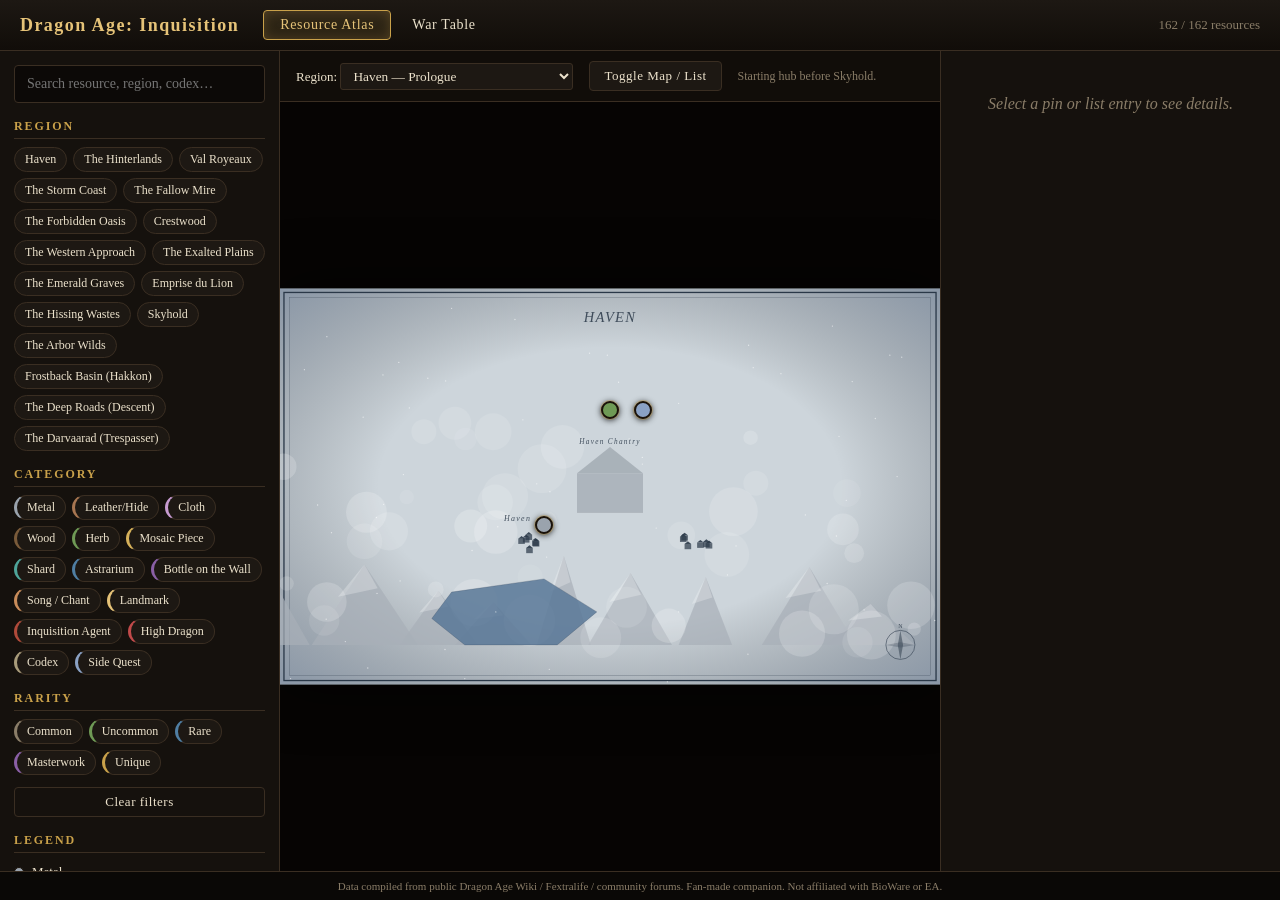
==== index.html @ 9629cce2 "Initial commit: DAI Resource Atlas & War Table Two-page static companion site: - Resource Atlas: 162" ====
<!DOCTYPE html>
<html lang="en">
<head>
<meta charset="UTF-8" />
<meta name="viewport" content="width=device-width,initial-scale=1" />
<title>DAI Atlas &amp; War Table</title>
<link rel="stylesheet" href="css/style.css" />
</head>
<body>
<header class="topbar">
  <h1>Dragon Age: Inquisition</h1>
  <nav class="topnav">
    <a href="#/atlas"     class="navlink" data-route="atlas">Resource Atlas</a>
    <a href="#/wartable"  class="navlink" data-route="wartable">War Table</a>
  </nav>
  <div class="topbar-right">
    <span id="counts" class="counts"></span>
  </div>
</header>

<!-- =========================== ATLAS =========================== -->
<main class="layout route" id="route-atlas">
  <aside class="sidebar">
    <section class="search-block">
      <input id="search" type="search" placeholder="Search resource, region, codex…" autocomplete="off" />
    </section>

    <section class="filters">
      <h3>Region</h3>
      <div id="regionList" class="pill-list"></div>

      <h3>Category</h3>
      <div id="categoryList" class="pill-list"></div>

      <h3>Rarity</h3>
      <div id="rarityList" class="pill-list"></div>

      <button id="clearFilters" class="btn ghost full">Clear filters</button>
    </section>

    <section class="legend">
      <h3>Legend</h3>
      <ul id="legendList" class="legend-list"></ul>
    </section>
  </aside>

  <section class="content">
    <div class="map-toolbar">
      <label>Region:
        <select id="regionSelect"></select>
      </label>
      <button id="toggleView" class="btn">Toggle Map / List</button>
      <span id="regionMeta" class="hint"></span>
    </div>

    <div id="mapView" class="map-view">
      <div id="mapStage" class="map-stage">
        <div id="mapSvgHost" class="map-svg-host"></div>
        <div id="pinLayer" class="pin-layer"></div>
      </div>
    </div>

    <div id="listView" class="list-view hidden">
      <div id="resultsList"></div>
    </div>
  </section>

  <aside class="detail" id="detail">
    <div class="detail-empty">Select a pin or list entry to see details.</div>
  </aside>
</main>

<!-- =========================== WAR TABLE =========================== -->
<main class="layout wt-layout route hidden" id="route-wartable">
  <aside class="sidebar">
    <section class="search-block">
      <input id="wtSearch" type="search" placeholder="Search mission, reward, advisor…" autocomplete="off" />
    </section>

    <section class="filters">
      <h3>Act / DLC</h3>
      <div id="wtActList" class="pill-list"></div>

      <h3>Advisor</h3>
      <div id="wtAdvisorList" class="pill-list"></div>

      <h3>Category</h3>
      <div id="wtCategoryList" class="pill-list"></div>

      <h3>Region tie-in</h3>
      <div id="wtRegionList" class="pill-list"></div>

      <button id="wtClearFilters" class="btn ghost full">Clear filters</button>
    </section>

    <section class="legend">
      <h3>Advisors</h3>
      <ul class="legend-list">
        <li><span class="dot" style="background:#b04a3a"></span> Cullen — military force</li>
        <li><span class="dot" style="background:#c9a14a"></span> Josephine — diplomacy</li>
        <li><span class="dot" style="background:#4f7ea3"></span> Leliana — secrets</li>
      </ul>
    </section>
  </aside>

  <section class="content wt-content">
    <div class="wt-toolbar">
      <span id="wtCounts" class="hint"></span>
      <span class="hint">Times shown are real-time (in-game advance for War Table operations).</span>
    </div>
    <div id="wtList" class="wt-list"></div>
  </section>

  <aside class="detail" id="wtDetail">
    <div class="detail-empty">Select a mission for full requirements and outcomes.</div>
  </aside>
</main>

<footer class="footer">
  <span>Data compiled from public Dragon Age Wiki / Fextralife / community forums. Fan-made companion. Not affiliated with BioWare or EA.</span>
</footer>

<script src="js/data/regions.js"></script>
<script src="js/data/categories.js"></script>
<script src="js/data/resources.js"></script>
<script src="js/data/wartable.js"></script>
<script src="js/maps.js"></script>
<script src="js/app.js"></script>
</body>
</html>
---- css/style.css ----
:root {
  --bg: #0d0a08;
  --bg-2: #15110d;
  --bg-3: #1d1813;
  --line: #3a2e22;
  --gold: #c9a14a;
  --gold-2: #e6c378;
  --ink: #ece2cc;
  --dim: #8a7d68;
  --red: #b04a3a;
  --green: #6f9a55;
  --blue: #4f7ea3;
  --purple: #8a5fa6;
  --teal: #4ea59a;
  --shadow: 0 4px 16px rgba(0,0,0,0.6);
}

* { box-sizing: border-box; }
html, body { margin: 0; padding: 0; height: 100%; }
body {
  background: radial-gradient(ellipse at top, #1a140e, #0a0806 70%);
  color: var(--ink);
  font-family: "Iowan Old Style", "Palatino Linotype", Georgia, serif;
  display: flex; flex-direction: column; min-height: 100vh;
}

/* Top bar */
.topbar {
  display: flex; align-items: center; gap: 24px;
  padding: 10px 20px;
  background: linear-gradient(180deg, #1d1813, #110d09);
  border-bottom: 1px solid var(--line);
  box-shadow: var(--shadow);
}
.topbar h1 {
  margin: 0;
  font-size: 18px;
  letter-spacing: 0.08em;
  color: var(--gold-2);
  font-weight: 600;
  flex-shrink: 0;
}
.topnav {
  display: flex; gap: 4px;
  flex: 1;
}
.navlink {
  color: var(--ink);
  text-decoration: none;
  padding: 6px 16px;
  border: 1px solid transparent;
  border-radius: 4px;
  font-size: 14px;
  letter-spacing: 0.05em;
  transition: all 0.15s;
}
.navlink:hover {
  color: var(--gold-2);
  border-color: var(--line);
  background: rgba(201,161,74,0.05);
}
.navlink.active {
  color: var(--gold-2);
  border-color: var(--gold);
  background: rgba(201,161,74,0.12);
  box-shadow: 0 0 12px rgba(201,161,74,0.25) inset;
}
.topbar-right { display: flex; gap: 12px; align-items: center; flex-shrink: 0; }
.counts { color: var(--dim); font-size: 13px; }

/* Routes */
.route { display: flex; }
.route.hidden { display: none; }

/* Layout */
.layout {
  flex: 1;
  display: grid;
  grid-template-columns: 280px 1fr 340px;
  gap: 0;
  min-height: 0;
}
.wt-layout { grid-template-columns: 280px 1fr 360px; }

.sidebar, .detail {
  background: var(--bg-2);
  border-right: 1px solid var(--line);
  overflow-y: auto;
  padding: 14px 14px 30px;
}
.detail { border-right: 0; border-left: 1px solid var(--line); }

.sidebar h3, .detail h3, .legend h3 {
  margin: 16px 0 8px;
  font-size: 12px;
  letter-spacing: 0.16em;
  text-transform: uppercase;
  color: var(--gold);
  border-bottom: 1px solid var(--line);
  padding-bottom: 4px;
}

/* Search */
#search, #wtSearch {
  width: 100%;
  padding: 10px 12px;
  background: #0c0907;
  color: var(--ink);
  border: 1px solid var(--line);
  border-radius: 4px;
  font-size: 14px;
  font-family: inherit;
}
#search:focus, #wtSearch:focus { outline: 1px solid var(--gold); border-color: var(--gold); }

/* Pills */
.pill-list { display: flex; flex-wrap: wrap; gap: 6px; }
.pill {
  font-size: 12px;
  padding: 4px 10px;
  border: 1px solid var(--line);
  background: var(--bg-3);
  color: var(--ink);
  cursor: pointer;
  border-radius: 999px;
  transition: background 0.15s, border-color 0.15s, color 0.15s;
  font-family: inherit;
}
.pill:hover { border-color: var(--gold); }
.pill.active {
  background: var(--gold);
  color: #1a120a;
  border-color: var(--gold-2);
  font-weight: 600;
}

/* Buttons */
.btn {
  background: var(--bg-3);
  color: var(--ink);
  border: 1px solid var(--line);
  padding: 6px 14px;
  border-radius: 4px;
  cursor: pointer;
  font-family: inherit;
  font-size: 13px;
  letter-spacing: 0.04em;
}
.btn:hover { border-color: var(--gold); color: var(--gold-2); }
.btn.ghost { background: transparent; }
.btn.full { width: 100%; margin-top: 12px; }

/* ATLAS */
.content {
  display: flex; flex-direction: column;
  background: var(--bg);
  min-width: 0;
}
.map-view { display: flex; flex-direction: column; flex: 1; min-height: 0; }
.map-toolbar {
  display: flex; gap: 16px; align-items: center;
  padding: 10px 16px;
  background: #110d09;
  border-bottom: 1px solid var(--line);
  font-size: 13px;
  flex-wrap: wrap;
}
.map-toolbar select {
  background: var(--bg-3); color: var(--ink);
  border: 1px solid var(--line); padding: 4px 8px; border-radius: 3px;
  font-family: inherit;
}
.hint { color: var(--dim); font-size: 12px; }

.map-stage {
  flex: 1;
  position: relative;
  overflow: hidden;
  background: #060403;
  display: flex; justify-content: center; align-items: center;
}
.map-svg-host {
  position: relative;
  width: 100%; height: 100%;
  display: flex; align-items: center; justify-content: center;
}
.map-svg-host > svg {
  width: 100%; height: 100%;
  display: block;
}
.dai-map-svg { filter: drop-shadow(0 0 30px rgba(0,0,0,0.7)); }

.pin-layer {
  position: absolute;
  inset: 0;
  pointer-events: none;
}
.pin {
  position: absolute;
  width: 18px; height: 18px;
  margin-left: -9px; margin-top: -9px;
  border-radius: 50%;
  border: 2px solid #1a120a;
  box-shadow: 0 0 0 1px rgba(201,161,74,0.4), 0 1px 6px rgba(0,0,0,0.9);
  cursor: pointer;
  pointer-events: auto;
  transform-origin: center;
  transition: transform 0.1s;
}
.pin:hover { transform: scale(1.4); z-index: 10; }
.pin.selected {
  transform: scale(1.6);
  box-shadow: 0 0 0 2px var(--gold-2), 0 0 16px var(--gold);
  z-index: 11;
}

/* List view */
.list-view { flex: 1; overflow-y: auto; padding: 16px 20px; }
.list-view.hidden { display: none; }
.map-view.hidden { display: none; }

.region-block { margin-bottom: 24px; }
.region-block h2 {
  font-size: 16px;
  color: var(--gold-2);
  border-bottom: 1px solid var(--line);
  padding-bottom: 4px;
  margin-bottom: 8px;
  letter-spacing: 0.06em;
}
.resource-row {
  display: grid;
  grid-template-columns: 18px 1fr auto auto;
  gap: 10px;
  align-items: center;
  padding: 7px 8px;
  border-bottom: 1px solid #1a140e;
  cursor: pointer;
  font-size: 14px;
}
.resource-row:hover { background: rgba(201,161,74,0.05); }
.resource-row.selected { background: rgba(201,161,74,0.12); }
.dot { width: 10px; height: 10px; border-radius: 50%; border: 1px solid #1a120a; display: inline-block; }
.resource-name { color: var(--ink); }
.resource-meta { color: var(--dim); font-size: 12px; }
.resource-rarity {
  font-size: 11px; padding: 2px 8px; border-radius: 3px;
  border: 1px solid var(--line);
}

/* Detail panel */
.detail-empty { color: var(--dim); padding: 30px 0; text-align: center; font-style: italic; }
.detail-card h2 {
  margin: 0 0 4px;
  font-size: 18px; color: var(--gold-2);
}
.detail-card .sub { color: var(--dim); font-size: 12px; margin-bottom: 14px; }
.detail-section { margin-top: 14px; }
.detail-section h4 {
  margin: 0 0 6px;
  font-size: 11px; letter-spacing: 0.16em; text-transform: uppercase;
  color: var(--gold);
}
.detail-section p, .detail-section li { font-size: 13px; line-height: 1.5; }
.detail-section ul { margin: 6px 0; padding-left: 18px; }
.tags { display: flex; flex-wrap: wrap; gap: 5px; margin-top: 6px; }
.tag {
  font-size: 11px; padding: 2px 8px; border: 1px solid var(--line);
  border-radius: 999px; color: var(--dim);
}
.coords-table { width: 100%; font-size: 12px; }
.coords-table td { padding: 3px 6px; border-bottom: 1px dashed #221a12; }

/* Legend */
.legend-list { list-style: none; padding: 0; margin: 0; }
.legend-list li {
  display: flex; align-items: center; gap: 8px;
  padding: 3px 0; font-size: 13px;
}

/* WAR TABLE */
.wt-content { padding: 0; }
.wt-toolbar {
  display: flex; justify-content: space-between; align-items: center;
  padding: 10px 16px;
  background: #110d09;
  border-bottom: 1px solid var(--line);
}
.wt-list {
  flex: 1;
  overflow-y: auto;
  padding: 16px 20px;
}
.wt-card {
  border: 1px solid var(--line);
  background: linear-gradient(180deg, #15110d, #0d0a08);
  margin-bottom: 14px;
  padding: 14px 18px;
  border-radius: 4px;
  cursor: pointer;
  transition: border-color 0.15s, transform 0.05s;
  position: relative;
}
.wt-card:hover { border-color: var(--gold); }
.wt-card.selected {
  border-color: var(--gold-2);
  box-shadow: 0 0 14px rgba(201,161,74,0.2);
}
.wt-card-head {
  display: flex; justify-content: space-between; align-items: baseline;
  gap: 12px;
  flex-wrap: wrap;
}
.wt-card h3 {
  margin: 0;
  font-size: 16px;
  color: var(--gold-2);
  letter-spacing: 0.04em;
}
.wt-act {
  font-size: 11px;
  letter-spacing: 0.12em;
  color: var(--dim);
  text-transform: uppercase;
}
.wt-card-row {
  display: flex; gap: 8px; flex-wrap: wrap;
  margin-top: 8px;
  font-size: 12px;
}
.wt-pill {
  padding: 2px 8px;
  border: 1px solid var(--line);
  border-radius: 999px;
  color: var(--dim);
}
.wt-pill.advisor-cullen   { color: #d56b5a; border-color: #5e2a22; }
.wt-pill.advisor-josephine { color: #e6c378; border-color: #5e4828; }
.wt-pill.advisor-leliana  { color: #6a9bcc; border-color: #2c4258; }
.wt-pill.recommended {
  background: rgba(201,161,74,0.12);
  border-color: var(--gold);
  color: var(--gold-2);
  font-weight: 600;
}
.wt-pill.cat {
  text-transform: uppercase;
  letter-spacing: 0.1em;
  font-size: 10px;
}
.wt-card-body {
  margin-top: 8px;
  font-size: 13px;
  color: var(--ink);
  line-height: 1.45;
}
.wt-empty {
  color: var(--dim);
  text-align: center;
  padding: 40px 0;
  font-style: italic;
}

.advisor-table {
  width: 100%;
  border-collapse: collapse;
  font-size: 12px;
  margin-top: 6px;
}
.advisor-table th, .advisor-table td {
  text-align: left;
  padding: 4px 6px;
  border-bottom: 1px dashed #221a12;
}
.advisor-table th { color: var(--gold); font-weight: 600; letter-spacing: 0.08em; font-size: 11px; }
.advisor-table .rec-row { background: rgba(201,161,74,0.08); }

/* Footer */
.footer {
  padding: 8px 18px;
  border-top: 1px solid var(--line);
  background: #0a0806;
  color: var(--dim);
  font-size: 11px;
  text-align: center;
}

@media (max-width: 1100px) {
  .layout { grid-template-columns: 240px 1fr; }
  .detail, #wtDetail { display: none; }
}
@media (max-width: 700px) {
  .layout { grid-template-columns: 1fr; }
  .sidebar { display: none; }
  .topbar { flex-wrap: wrap; gap: 12px; }
  .topbar h1 { font-size: 16px; }
}
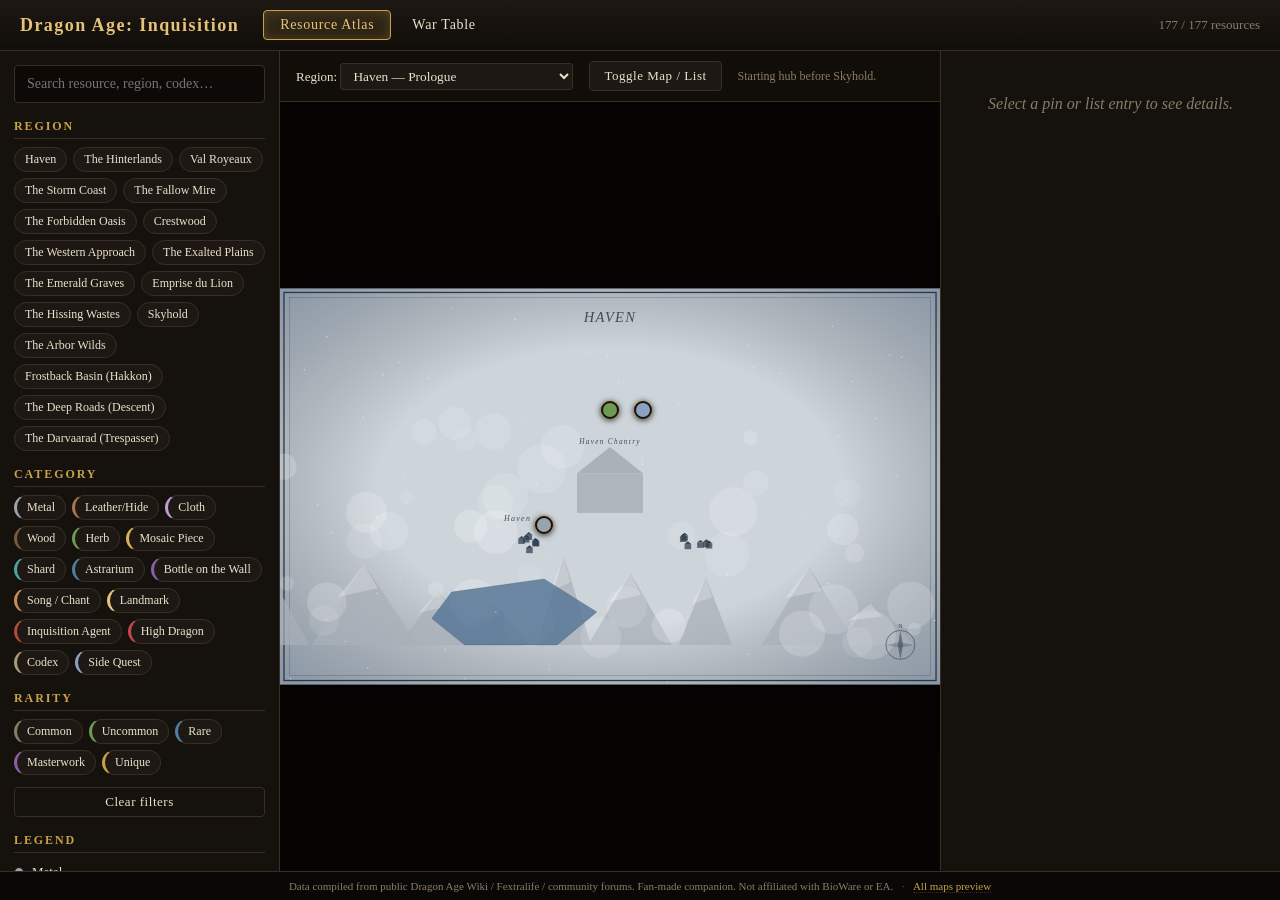
==== commit f9fa91e9: "Fix data accuracy gaps from review - Highland Ravager: drop misleading "(variant)" suffix; correct l" ====
--- a/index.html
+++ b/index.html
@@ -4,38 +4,58 @@
 <meta charset="UTF-8" />
 <meta name="viewport" content="width=device-width,initial-scale=1" />
 <title>DAI Atlas &amp; War Table</title>
+<meta name="description" content="Fan-made Dragon Age: Inquisition resource atlas and War Table mission planner. Browse regions, pins, rarities, and advisor outcomes." />
+<meta property="og:title" content="DAI Atlas &amp; War Table" />
+<meta property="og:description" content="Fan-made Dragon Age: Inquisition resource atlas and War Table mission planner." />
+<meta property="og:type" content="website" />
+<meta name="theme-color" content="#15110d" />
+<link rel="icon" href="data:image/svg+xml,%3Csvg xmlns='http://www.w3.org/2000/svg' viewBox='0 0 32 32'%3E%3Crect width='32' height='32' fill='%2315110d'/%3E%3Cpath d='M16 5 L26 27 L16 21 L6 27 Z' fill='%23c9a14a'/%3E%3C/svg%3E" />
 <link rel="stylesheet" href="css/style.css" />
+<script src="js/data/regions.js" defer></script>
+<script src="js/data/categories.js" defer></script>
+<script src="js/data/resources.js" defer></script>
+<script src="js/data/wartable.js" defer></script>
+<script src="js/maps.js" defer></script>
+<script src="js/app.js" defer></script>
 </head>
 <body>
+<noscript>
+  <div style="padding:30px;color:#ece2cc;background:#15110d;text-align:center;font-family:Georgia,serif">
+    <h1 style="color:#e6c378">JavaScript required</h1>
+    <p>This atlas renders pins, maps and missions client-side. Please enable JavaScript to use it.</p>
+  </div>
+</noscript>
 <header class="topbar">
   <h1>Dragon Age: Inquisition</h1>
-  <nav class="topnav">
+  <nav class="topnav" aria-label="Primary">
     <a href="#/atlas"     class="navlink" data-route="atlas">Resource Atlas</a>
     <a href="#/wartable"  class="navlink" data-route="wartable">War Table</a>
   </nav>
   <div class="topbar-right">
-    <span id="counts" class="counts"></span>
+    <button id="toggleSidebar" class="btn icon-btn" type="button" aria-expanded="false" aria-controls="route-atlas">Filters</button>
+    <button id="toggleDetail"  class="btn icon-btn" type="button" aria-expanded="false">Details</button>
+    <span id="counts" class="counts" aria-live="polite"></span>
   </div>
 </header>
 
 <!-- =========================== ATLAS =========================== -->
 <main class="layout route" id="route-atlas">
-  <aside class="sidebar">
+  <aside class="sidebar" aria-label="Atlas filters">
     <section class="search-block">
-      <input id="search" type="search" placeholder="Search resource, region, codex…" autocomplete="off" />
+      <input id="search" type="search" placeholder="Search resource, region, codex…" autocomplete="off" aria-label="Search resources" />
     </section>
 
     <section class="filters">
-      <h3>Region</h3>
-      <div id="regionList" class="pill-list"></div>
+      <h3 id="atlas-filter-region">Region</h3>
+      <div id="regionList" class="pill-list" role="group" aria-labelledby="atlas-filter-region"></div>
 
-      <h3>Category</h3>
-      <div id="categoryList" class="pill-list"></div>
+      <h3 id="atlas-filter-category">Category</h3>
+      <div id="categoryList" class="pill-list" role="group" aria-labelledby="atlas-filter-category"></div>
 
-      <h3>Rarity</h3>
-      <div id="rarityList" class="pill-list"></div>
+      <h3 id="atlas-filter-rarity">Rarity</h3>
+      <div id="rarityList" class="pill-list" role="group" aria-labelledby="atlas-filter-rarity"></div>
 
-      <button id="clearFilters" class="btn ghost full">Clear filters</button>
+      <button id="clearFilters" class="btn ghost full" type="button">Clear filters</button>
     </section>
 
     <section class="legend">
@@ -49,14 +69,14 @@
       <label>Region:
         <select id="regionSelect"></select>
       </label>
-      <button id="toggleView" class="btn">Toggle Map / List</button>
+      <button id="toggleView" class="btn" type="button">Toggle Map / List</button>
       <span id="regionMeta" class="hint"></span>
     </div>
 
     <div id="mapView" class="map-view">
       <div id="mapStage" class="map-stage">
         <div id="mapSvgHost" class="map-svg-host"></div>
-        <div id="pinLayer" class="pin-layer"></div>
+        <div id="pinLayer" class="pin-layer" role="group" aria-label="Resource pins"></div>
       </div>
     </div>
 
@@ -65,40 +85,40 @@
     </div>
   </section>
 
-  <aside class="detail" id="detail">
+  <aside class="detail" id="detail" aria-label="Resource details">
     <div class="detail-empty">Select a pin or list entry to see details.</div>
   </aside>
 </main>
 
 <!-- =========================== WAR TABLE =========================== -->
-<main class="layout wt-layout route hidden" id="route-wartable">
-  <aside class="sidebar">
+<section class="layout wt-layout route hidden" id="route-wartable" aria-label="War Table">
+  <aside class="sidebar" aria-label="War table filters">
     <section class="search-block">
-      <input id="wtSearch" type="search" placeholder="Search mission, reward, advisor…" autocomplete="off" />
+      <input id="wtSearch" type="search" placeholder="Search mission, reward, advisor…" autocomplete="off" aria-label="Search missions" />
     </section>
 
     <section class="filters">
-      <h3>Act / DLC</h3>
-      <div id="wtActList" class="pill-list"></div>
+      <h3 id="wt-filter-act">Act / DLC</h3>
+      <div id="wtActList" class="pill-list" role="group" aria-labelledby="wt-filter-act"></div>
 
-      <h3>Advisor</h3>
-      <div id="wtAdvisorList" class="pill-list"></div>
+      <h3 id="wt-filter-advisor">Advisor</h3>
+      <div id="wtAdvisorList" class="pill-list" role="group" aria-labelledby="wt-filter-advisor"></div>
 
-      <h3>Category</h3>
-      <div id="wtCategoryList" class="pill-list"></div>
+      <h3 id="wt-filter-category">Category</h3>
+      <div id="wtCategoryList" class="pill-list" role="group" aria-labelledby="wt-filter-category"></div>
 
-      <h3>Region tie-in</h3>
-      <div id="wtRegionList" class="pill-list"></div>
+      <h3 id="wt-filter-region">Region tie-in</h3>
+      <div id="wtRegionList" class="pill-list" role="group" aria-labelledby="wt-filter-region"></div>
 
-      <button id="wtClearFilters" class="btn ghost full">Clear filters</button>
+      <button id="wtClearFilters" class="btn ghost full" type="button">Clear filters</button>
     </section>
 
     <section class="legend">
       <h3>Advisors</h3>
       <ul class="legend-list">
-        <li><span class="dot" style="background:#b04a3a"></span> Cullen — military force</li>
-        <li><span class="dot" style="background:#c9a14a"></span> Josephine — diplomacy</li>
-        <li><span class="dot" style="background:#4f7ea3"></span> Leliana — secrets</li>
+        <li><span class="dot" style="background:#b04a3a" aria-hidden="true"></span> Cullen — military force</li>
+        <li><span class="dot" style="background:#c9a14a" aria-hidden="true"></span> Josephine — diplomacy</li>
+        <li><span class="dot" style="background:#4f7ea3" aria-hidden="true"></span> Leliana — secrets</li>
       </ul>
     </section>
   </aside>
@@ -111,20 +131,17 @@
     <div id="wtList" class="wt-list"></div>
   </section>
 
-  <aside class="detail" id="wtDetail">
+  <aside class="detail" id="wtDetail" aria-label="Mission details">
     <div class="detail-empty">Select a mission for full requirements and outcomes.</div>
   </aside>
-</main>
+</section>
+
+<div id="mobileBackdrop" class="mobile-backdrop" hidden></div>
 
 <footer class="footer">
   <span>Data compiled from public Dragon Age Wiki / Fextralife / community forums. Fan-made companion. Not affiliated with BioWare or EA.</span>
+  <span class="footer-sep" aria-hidden="true">·</span>
+  <a class="footer-link" href="docs/maps-preview.html">All maps preview</a>
 </footer>
-
-<script src="js/data/regions.js"></script>
-<script src="js/data/categories.js"></script>
-<script src="js/data/resources.js"></script>
-<script src="js/data/wartable.js"></script>
-<script src="js/maps.js"></script>
-<script src="js/app.js"></script>
 </body>
 </html>
--- a/css/style.css
+++ b/css/style.css
@@ -13,6 +13,7 @@
   --purple: #8a5fa6;
   --teal: #4ea59a;
   --shadow: 0 4px 16px rgba(0,0,0,0.6);
+  --focus: 0 0 0 2px var(--gold-2), 0 0 0 4px rgba(201,161,74,0.35);
 }
 
 * { box-sizing: border-box; }
@@ -22,6 +23,11 @@
   color: var(--ink);
   font-family: "Iowan Old Style", "Palatino Linotype", Georgia, serif;
   display: flex; flex-direction: column; min-height: 100vh;
+}
+
+:focus-visible {
+  outline: 2px solid var(--gold-2);
+  outline-offset: 2px;
 }
 
 /* Top bar */
@@ -59,7 +65,12 @@
   border-color: var(--line);
   background: rgba(201,161,74,0.05);
 }
-.navlink.active {
+.navlink:focus-visible {
+  outline: none;
+  box-shadow: var(--focus);
+}
+.navlink.active,
+.navlink[aria-current="page"] {
   color: var(--gold-2);
   border-color: var(--gold);
   background: rgba(201,161,74,0.12);
@@ -67,6 +78,7 @@
 }
 .topbar-right { display: flex; gap: 12px; align-items: center; flex-shrink: 0; }
 .counts { color: var(--dim); font-size: 13px; }
+.icon-btn { display: none; }
 
 /* Routes */
 .route { display: flex; }
@@ -127,7 +139,13 @@
   font-family: inherit;
 }
 .pill:hover { border-color: var(--gold); }
-.pill.active {
+.pill:focus-visible {
+  outline: none;
+  box-shadow: var(--focus);
+  border-color: var(--gold);
+}
+.pill.active,
+.pill[aria-pressed="true"] {
   background: var(--gold);
   color: #1a120a;
   border-color: var(--gold-2);
@@ -147,6 +165,11 @@
   letter-spacing: 0.04em;
 }
 .btn:hover { border-color: var(--gold); color: var(--gold-2); }
+.btn:focus-visible {
+  outline: none;
+  box-shadow: var(--focus);
+  border-color: var(--gold);
+}
 .btn.ghost { background: transparent; }
 .btn.full { width: 100%; margin-top: 12px; }
 
@@ -198,7 +221,10 @@
 .pin {
   position: absolute;
   width: 18px; height: 18px;
+  margin: 0;
   margin-left: -9px; margin-top: -9px;
+  padding: 0;
+  font: inherit;
   border-radius: 50%;
   border: 2px solid #1a120a;
   box-shadow: 0 0 0 1px rgba(201,161,74,0.4), 0 1px 6px rgba(0,0,0,0.9);
@@ -206,8 +232,17 @@
   pointer-events: auto;
   transform-origin: center;
   transition: transform 0.1s;
+  -webkit-appearance: none;
+  appearance: none;
+  color: transparent;
 }
 .pin:hover { transform: scale(1.4); z-index: 10; }
+.pin:focus-visible {
+  outline: none;
+  transform: scale(1.5);
+  box-shadow: 0 0 0 2px var(--gold-2), 0 0 12px var(--gold);
+  z-index: 12;
+}
 .pin.selected {
   transform: scale(1.6);
   box-shadow: 0 0 0 2px var(--gold-2), 0 0 16px var(--gold);
@@ -230,19 +265,40 @@
 }
 .resource-row {
   display: grid;
-  grid-template-columns: 18px 1fr auto auto;
+  grid-template-columns: 18px 1fr auto auto auto;
   gap: 10px;
   align-items: center;
   padding: 7px 8px;
   border-bottom: 1px solid #1a140e;
   cursor: pointer;
   font-size: 14px;
+  width: 100%;
+  text-align: left;
+  background: transparent;
+  color: inherit;
+  border-left: 0; border-right: 0; border-top: 0;
+  font-family: inherit;
 }
 .resource-row:hover { background: rgba(201,161,74,0.05); }
+.resource-row:focus-visible {
+  outline: none;
+  background: rgba(201,161,74,0.08);
+  box-shadow: var(--focus);
+  border-radius: 3px;
+}
 .resource-row.selected { background: rgba(201,161,74,0.12); }
 .dot { width: 10px; height: 10px; border-radius: 50%; border: 1px solid #1a120a; display: inline-block; }
 .resource-name { color: var(--ink); }
 .resource-meta { color: var(--dim); font-size: 12px; }
+.resource-cat-badge {
+  font-size: 10px;
+  padding: 2px 6px;
+  border-radius: 3px;
+  border: 1px solid currentColor;
+  text-transform: uppercase;
+  letter-spacing: 0.06em;
+  white-space: nowrap;
+}
 .resource-rarity {
   font-size: 11px; padding: 2px 8px; border-radius: 3px;
   border: 1px solid var(--line);
@@ -302,6 +358,11 @@
   position: relative;
 }
 .wt-card:hover { border-color: var(--gold); }
+.wt-card:focus-visible {
+  outline: none;
+  border-color: var(--gold-2);
+  box-shadow: var(--focus);
+}
 .wt-card.selected {
   border-color: var(--gold-2);
   box-shadow: 0 0 14px rgba(201,161,74,0.2);
@@ -384,14 +445,54 @@
   font-size: 11px;
   text-align: center;
 }
+.footer-sep { margin: 0 6px; opacity: 0.5; }
+.footer-link {
+  color: var(--gold);
+  text-decoration: none;
+  border-bottom: 1px dotted var(--line);
+}
+.footer-link:hover { color: var(--gold-2); border-color: var(--gold); }
+
+/* Mobile backdrop */
+.mobile-backdrop {
+  position: fixed;
+  inset: 0;
+  background: rgba(0,0,0,0.6);
+  z-index: 40;
+}
+.mobile-backdrop[hidden] { display: none; }
 
 @media (max-width: 1100px) {
   .layout { grid-template-columns: 240px 1fr; }
-  .detail, #wtDetail { display: none; }
+  .icon-btn { display: inline-block; }
+  .detail, #wtDetail {
+    position: fixed;
+    top: 0; right: 0; bottom: 0;
+    width: min(360px, 92vw);
+    z-index: 50;
+    transform: translateX(100%);
+    transition: transform 0.2s ease-out;
+    box-shadow: -8px 0 24px rgba(0,0,0,0.6);
+    border-left: 1px solid var(--line);
+  }
+  body.detail-open .detail,
+  body.detail-open #wtDetail { transform: translateX(0); }
+  body:not(.detail-open) .mobile-backdrop.detail-bd { display: none; }
 }
 @media (max-width: 700px) {
   .layout { grid-template-columns: 1fr; }
-  .sidebar { display: none; }
   .topbar { flex-wrap: wrap; gap: 12px; }
   .topbar h1 { font-size: 16px; }
-}
+  .sidebar {
+    position: fixed;
+    top: 0; left: 0; bottom: 0;
+    width: min(320px, 88vw);
+    z-index: 50;
+    transform: translateX(-100%);
+    transition: transform 0.2s ease-out;
+    box-shadow: 8px 0 24px rgba(0,0,0,0.6);
+    border-right: 1px solid var(--line);
+  }
+  body.sidebar-open .sidebar { transform: translateX(0); }
+  body:not(.sidebar-open):not(.detail-open) .mobile-backdrop { display: none; }
+}
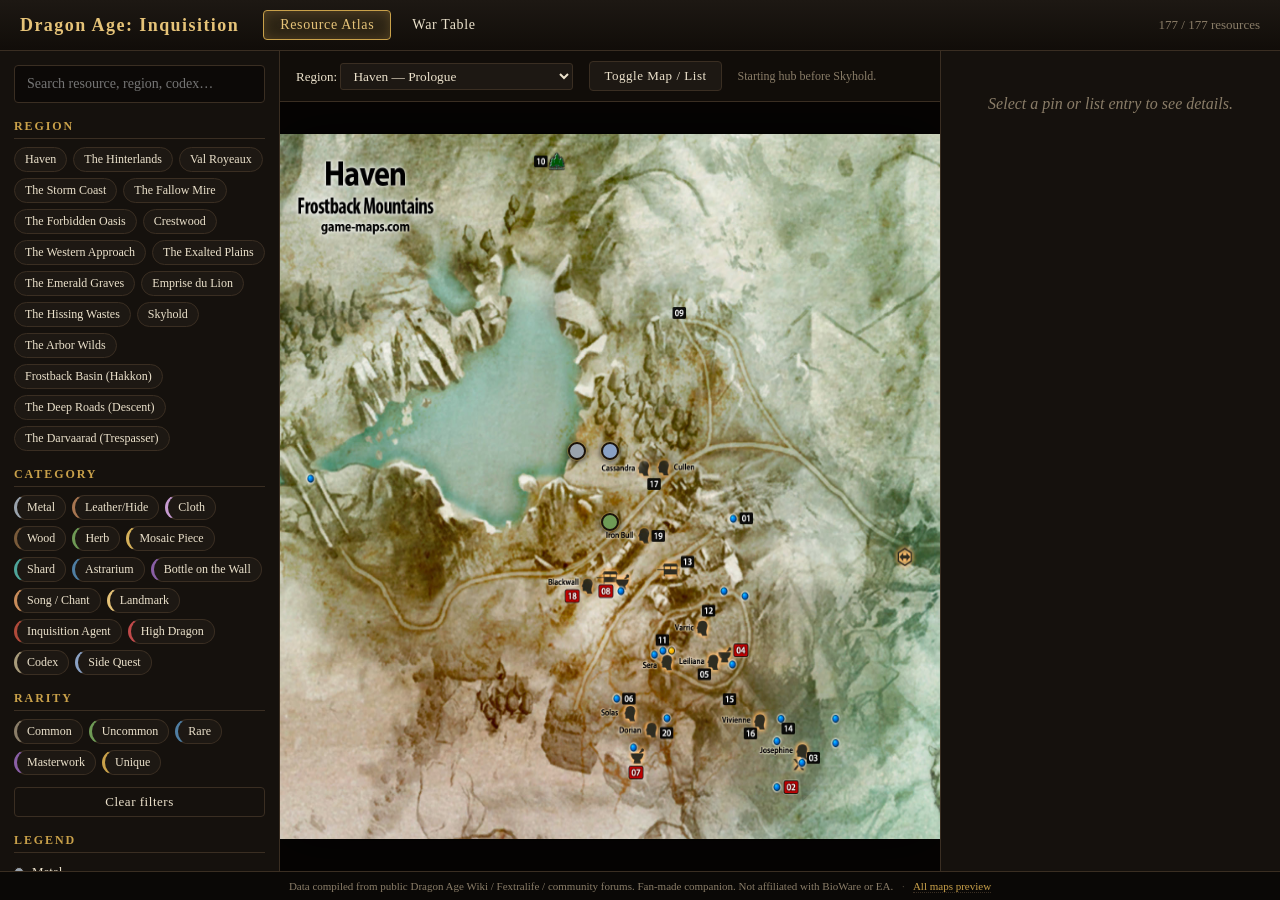
==== commit 165fcb35: "Add prominent War Table search bar above the mission count A second search input (#wtSearchTop) sits" ====
--- a/index.html
+++ b/index.html
@@ -75,8 +75,9 @@
 
     <div id="mapView" class="map-view">
       <div id="mapStage" class="map-stage">
-        <div id="mapSvgHost" class="map-svg-host"></div>
-        <div id="pinLayer" class="pin-layer" role="group" aria-label="Resource pins"></div>
+        <div id="mapSvgHost" class="map-svg-host">
+          <div id="pinLayer" class="pin-layer" role="group" aria-label="Resource pins"></div>
+        </div>
       </div>
     </div>
 
@@ -124,6 +125,12 @@
   </aside>
 
   <section class="content wt-content">
+    <div class="wt-search-bar">
+      <input id="wtSearchTop" type="search"
+             placeholder="Search 359 missions by name, advisor, reward, region…"
+             autocomplete="off" aria-label="Search war-table missions" />
+      <button id="wtSearchClear" type="button" class="btn ghost" aria-label="Clear search">Clear</button>
+    </div>
     <div class="wt-toolbar">
       <span id="wtCounts" class="hint"></span>
       <span class="hint">Times shown are real-time (in-game advance for War Table operations).</span>
--- a/css/style.css
+++ b/css/style.css
@@ -202,16 +202,41 @@
   background: #060403;
   display: flex; justify-content: center; align-items: center;
 }
+/* The host adopts the active map's aspect ratio (set inline by app.js from
+   region.mapImageSize). It scales to fit the stage with `min(...)` clamps,
+   preserving the image's intrinsic ratio. The pin layer is sized to the
+   same box, so normalized 0..1 pin coords land exactly on the image. */
 .map-svg-host {
   position: relative;
-  width: 100%; height: 100%;
-  display: flex; align-items: center; justify-content: center;
-}
-.map-svg-host > svg {
+  aspect-ratio: var(--map-aspect, 5 / 3);
+  width:  min(100%, calc((100% * var(--map-aspect-w, 5)) / var(--map-aspect-h, 3)));
+  height: min(100%, calc((100% * var(--map-aspect-h, 3)) / var(--map-aspect-w, 5)));
+  max-width: 100%;
+  max-height: 100%;
+  display: block;
+}
+.map-svg-host > svg,
+.dai-map-fallback > svg {
   width: 100%; height: 100%;
   display: block;
 }
 .dai-map-svg { filter: drop-shadow(0 0 30px rgba(0,0,0,0.7)); }
+
+/* Real in-game map image. With the host already locked to the image's
+   aspect ratio, the image fills exactly — no letterbox bands — so pins
+   overlay the visible image at the correct spot. */
+.dai-map-img {
+  width: 100%;
+  height: 100%;
+  object-fit: fill;
+  display: block;
+  user-select: none;
+  -webkit-user-drag: none;
+  filter: drop-shadow(0 0 30px rgba(0,0,0,0.7));
+}
+.dai-map-img[hidden] { display: none; }
+.dai-map-fallback { width: 100%; height: 100%; }
+.dai-map-fallback[hidden] { display: none; }
 
 .pin-layer {
   position: absolute;
@@ -238,9 +263,11 @@
 }
 .pin:hover { transform: scale(1.4); z-index: 10; }
 .pin:focus-visible {
-  outline: none;
+  /* Use outline (not box-shadow) so the ring isn't clipped by the
+     map-stage's overflow:hidden when the pin sits on a map edge. */
+  outline: 2px solid var(--gold-2);
+  outline-offset: 2px;
   transform: scale(1.5);
-  box-shadow: 0 0 0 2px var(--gold-2), 0 0 12px var(--gold);
   z-index: 12;
 }
 .pin.selected {
@@ -336,6 +363,43 @@
 
 /* WAR TABLE */
 .wt-content { padding: 0; }
+
+/* Prominent search bar above the mission list. Sticky so it stays
+   visible while scrolling through the cards. */
+.wt-search-bar {
+  position: sticky;
+  top: 0;
+  z-index: 5;
+  display: flex;
+  gap: 8px;
+  align-items: center;
+  padding: 12px 16px;
+  background: linear-gradient(180deg, #1d1813, #110d09);
+  border-bottom: 1px solid var(--line);
+  box-shadow: 0 4px 12px rgba(0,0,0,0.5);
+}
+.wt-search-bar input[type="search"] {
+  flex: 1;
+  min-width: 0;
+  padding: 10px 14px;
+  background: #0c0907;
+  color: var(--ink);
+  border: 1px solid var(--line);
+  border-radius: 4px;
+  font-size: 15px;
+  font-family: inherit;
+  letter-spacing: 0.02em;
+}
+.wt-search-bar input[type="search"]:focus {
+  outline: none;
+  border-color: var(--gold);
+  box-shadow: 0 0 0 2px rgba(201,161,74,0.25);
+}
+.wt-search-bar input[type="search"]::placeholder {
+  color: var(--dim);
+  font-style: italic;
+}
+
 .wt-toolbar {
   display: flex; justify-content: space-between; align-items: center;
   padding: 10px 16px;
@@ -477,7 +541,6 @@
   }
   body.detail-open .detail,
   body.detail-open #wtDetail { transform: translateX(0); }
-  body:not(.detail-open) .mobile-backdrop.detail-bd { display: none; }
 }
 @media (max-width: 700px) {
   .layout { grid-template-columns: 1fr; }
@@ -494,5 +557,4 @@
     border-right: 1px solid var(--line);
   }
   body.sidebar-open .sidebar { transform: translateX(0); }
-  body:not(.sidebar-open):not(.detail-open) .mobile-backdrop { display: none; }
-}
+}
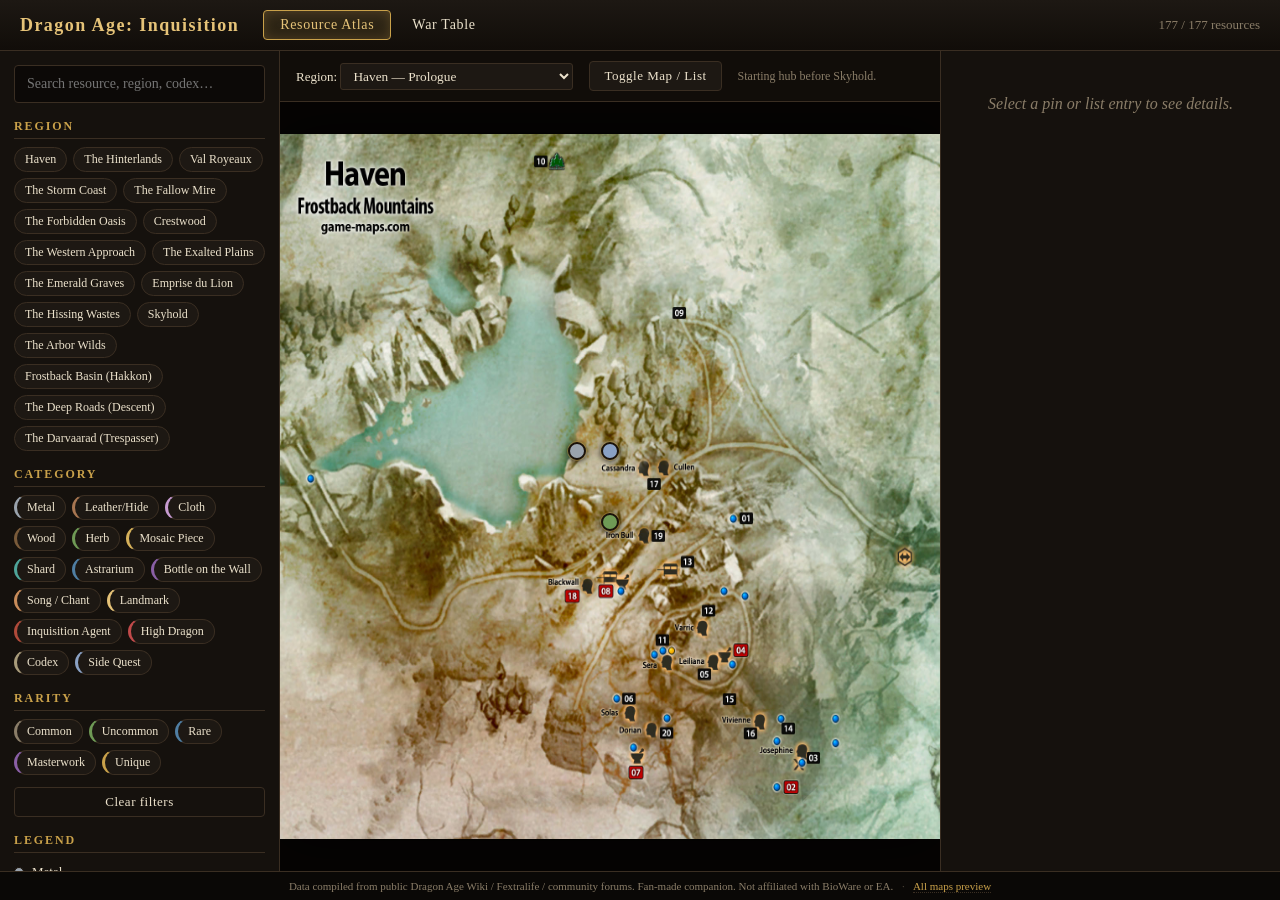
==== commit a38df30b: "Revert mangled PDF war-table import; fix Fereldan Frostback coord The PDF importer in commit 4f73bca" ====
--- a/index.html
+++ b/index.html
@@ -127,7 +127,7 @@
   <section class="content wt-content">
     <div class="wt-search-bar">
       <input id="wtSearchTop" type="search"
-             placeholder="Search 359 missions by name, advisor, reward, region…"
+             placeholder="Search missions by name, advisor, reward, region…"
              autocomplete="off" aria-label="Search war-table missions" />
       <button id="wtSearchClear" type="button" class="btn ghost" aria-label="Clear search">Clear</button>
     </div>
--- a/css/style.css
+++ b/css/style.css
@@ -89,6 +89,10 @@
   flex: 1;
   display: grid;
   grid-template-columns: 280px 1fr 340px;
+  /* Single row pinned to the available height. Without this the implicit
+     row sizes to its tallest child (long mission detail panels), pushing
+     the whole page to scroll instead of the panel scrolling internally. */
+  grid-template-rows: 1fr;
   gap: 0;
   min-height: 0;
 }
@@ -98,6 +102,9 @@
   background: var(--bg-2);
   border-right: 1px solid var(--line);
   overflow-y: auto;
+  /* Allow the grid item to be smaller than its content so overflow-y can
+     clip and scroll. */
+  min-height: 0;
   padding: 14px 14px 30px;
 }
 .detail { border-right: 0; border-left: 1px solid var(--line); }
@@ -178,6 +185,7 @@
   display: flex; flex-direction: column;
   background: var(--bg);
   min-width: 0;
+  min-height: 0;
 }
 .map-view { display: flex; flex-direction: column; flex: 1; min-height: 0; }
 .map-toolbar {
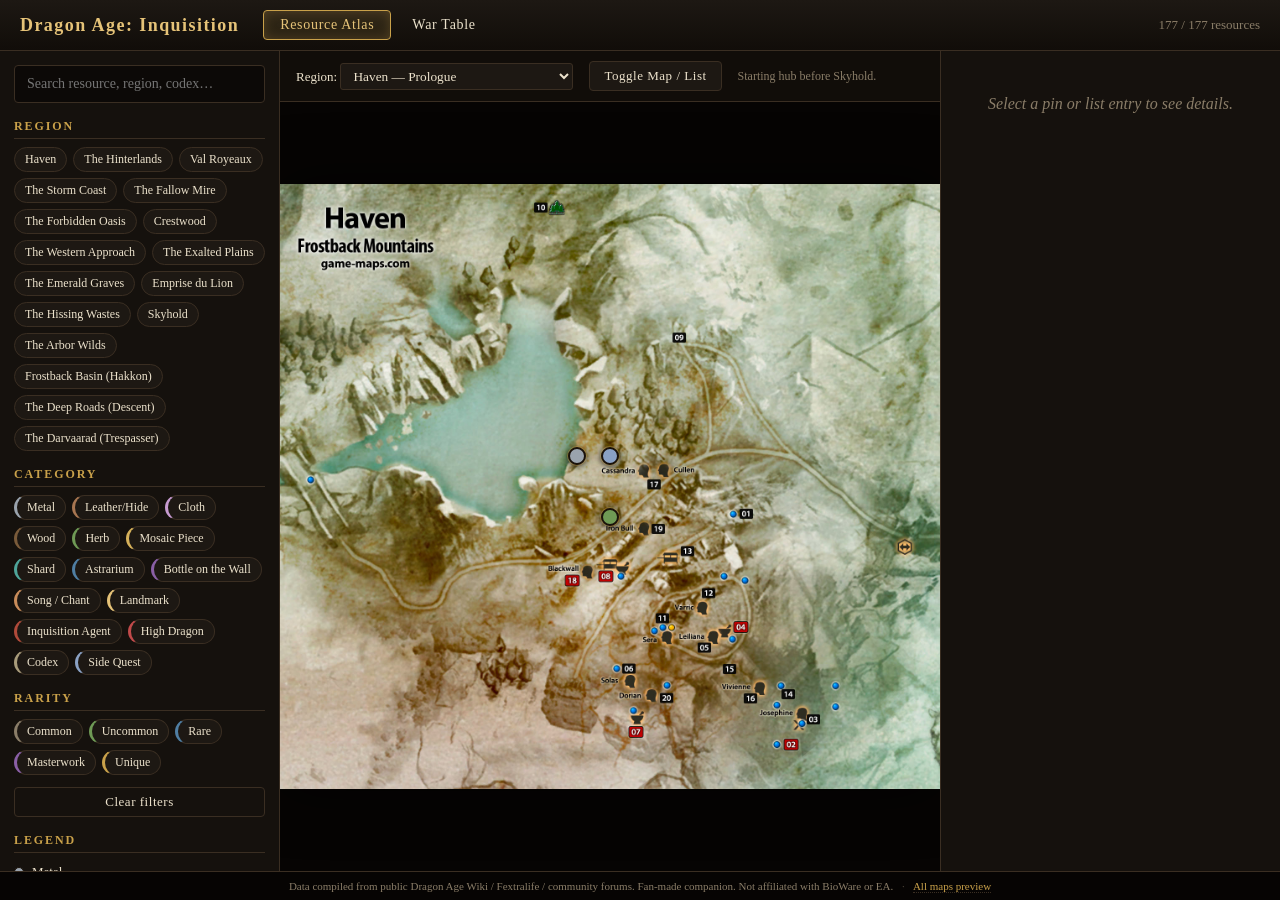
==== commit 48e79ed4: "Remove the search bar above the mission list Reverts the prominent #wtSearchTop input above the war-" ====
--- a/index.html
+++ b/index.html
@@ -125,12 +125,6 @@
   </aside>
 
   <section class="content wt-content">
-    <div class="wt-search-bar">
-      <input id="wtSearchTop" type="search"
-             placeholder="Search missions by name, advisor, reward, region…"
-             autocomplete="off" aria-label="Search war-table missions" />
-      <button id="wtSearchClear" type="button" class="btn ghost" aria-label="Clear search">Clear</button>
-    </div>
     <div class="wt-toolbar">
       <span id="wtCounts" class="hint"></span>
       <span class="hint">Times shown are real-time (in-game advance for War Table operations).</span>
--- a/css/style.css
+++ b/css/style.css
@@ -1,30 +1,39 @@
 :root {
-  --bg: #0d0a08;
-  --bg-2: #15110d;
-  --bg-3: #1d1813;
-  --line: #3a2e22;
-  --gold: #c9a14a;
+  /* Background palette — darkest to lightest. */
+  --bg-darker: #060403;        /* deep stage backdrop */
+  --bg:        #0d0a08;        /* page */
+  --bg-input:  #0c0907;        /* form inputs */
+  --bg-deep:   #110d09;        /* toolbars, gradient end */
+  --bg-2:      #15110d;        /* panels */
+  --bg-3:      #1d1813;        /* gradient start, pill bg */
+  /* Lines and divider tones. */
+  --line:      #3a2e22;
+  --line-soft: #1a140e;        /* faint row dividers */
+  --line-dash: #221a12;        /* dashed dividers */
+  --ink-dark:  #1a120a;        /* near-black inner borders */
+  /* Foreground tones. */
+  --gold:   #c9a14a;
   --gold-2: #e6c378;
-  --ink: #ece2cc;
-  --dim: #8a7d68;
-  --red: #b04a3a;
-  --green: #6f9a55;
-  --blue: #4f7ea3;
-  --purple: #8a5fa6;
-  --teal: #4ea59a;
+  --ink:    #ece2cc;
+  --dim:    #8a7d68;
+  /* Shared decorative tokens. */
   --shadow: 0 4px 16px rgba(0,0,0,0.6);
-  --focus: 0 0 0 2px var(--gold-2), 0 0 0 4px rgba(201,161,74,0.35);
+  --focus:  0 0 0 2px var(--gold-2), 0 0 0 4px rgba(201,161,74,0.35);
+  --bar-bg: linear-gradient(180deg, var(--bg-3), var(--bg-deep));
+  --font-serif: "Iowan Old Style", "Palatino Linotype", Georgia, serif;
 }
 
 * { box-sizing: border-box; }
 html, body { margin: 0; padding: 0; height: 100%; }
 body {
-  background: radial-gradient(ellipse at top, #1a140e, #0a0806 70%);
+  background: radial-gradient(ellipse at top, var(--line-soft), var(--bg-darker) 70%);
   color: var(--ink);
-  font-family: "Iowan Old Style", "Palatino Linotype", Georgia, serif;
+  font-family: var(--font-serif);
   display: flex; flex-direction: column; min-height: 100vh;
 }
 
+/* Single global focus ring used by every interactive element via
+   :focus-visible. Mouse clicks won't show it; keyboard focus will. */
 :focus-visible {
   outline: 2px solid var(--gold-2);
   outline-offset: 2px;
@@ -34,7 +43,7 @@
 .topbar {
   display: flex; align-items: center; gap: 24px;
   padding: 10px 20px;
-  background: linear-gradient(180deg, #1d1813, #110d09);
+  background: var(--bar-bg);
   border-bottom: 1px solid var(--line);
   box-shadow: var(--shadow);
 }
@@ -58,7 +67,7 @@
   border-radius: 4px;
   font-size: 14px;
   letter-spacing: 0.05em;
-  transition: all 0.15s;
+  transition: color 0.15s, background 0.15s, border-color 0.15s, box-shadow 0.15s;
 }
 .navlink:hover {
   color: var(--gold-2);
@@ -96,15 +105,15 @@
   gap: 0;
   min-height: 0;
 }
+/* Allow grid items to be smaller than their content so overflow-y: auto
+   children can clip and scroll. */
+.layout > * { min-height: 0; }
 .wt-layout { grid-template-columns: 280px 1fr 360px; }
 
 .sidebar, .detail {
   background: var(--bg-2);
   border-right: 1px solid var(--line);
   overflow-y: auto;
-  /* Allow the grid item to be smaller than its content so overflow-y can
-     clip and scroll. */
-  min-height: 0;
   padding: 14px 14px 30px;
 }
 .detail { border-right: 0; border-left: 1px solid var(--line); }
@@ -123,14 +132,18 @@
 #search, #wtSearch {
   width: 100%;
   padding: 10px 12px;
-  background: #0c0907;
+  background: var(--bg-input);
   color: var(--ink);
   border: 1px solid var(--line);
   border-radius: 4px;
   font-size: 14px;
   font-family: inherit;
 }
-#search:focus, #wtSearch:focus { outline: 1px solid var(--gold); border-color: var(--gold); }
+#search:focus-visible, #wtSearch:focus-visible {
+  outline: none;
+  border-color: var(--gold);
+  box-shadow: var(--focus);
+}
 
 /* Pills */
 .pill-list { display: flex; flex-wrap: wrap; gap: 6px; }
@@ -154,7 +167,7 @@
 .pill.active,
 .pill[aria-pressed="true"] {
   background: var(--gold);
-  color: #1a120a;
+  color: var(--ink-dark);
   border-color: var(--gold-2);
   font-weight: 600;
 }
@@ -185,13 +198,12 @@
   display: flex; flex-direction: column;
   background: var(--bg);
   min-width: 0;
-  min-height: 0;
 }
 .map-view { display: flex; flex-direction: column; flex: 1; min-height: 0; }
 .map-toolbar {
   display: flex; gap: 16px; align-items: center;
   padding: 10px 16px;
-  background: #110d09;
+  background: var(--bg-deep);
   border-bottom: 1px solid var(--line);
   font-size: 13px;
   flex-wrap: wrap;
@@ -207,20 +219,22 @@
   flex: 1;
   position: relative;
   overflow: hidden;
-  background: #060403;
+  background: var(--bg-darker);
   display: flex; justify-content: center; align-items: center;
-}
-/* The host adopts the active map's aspect ratio (set inline by app.js from
-   region.mapImageSize). It scales to fit the stage with `min(...)` clamps,
-   preserving the image's intrinsic ratio. The pin layer is sized to the
-   same box, so normalized 0..1 pin coords land exactly on the image. */
+  /* Container so .map-svg-host can size with cqw/cqh and preserve the
+     image's aspect regardless of stage shape. */
+  container-type: size;
+}
+/* Aspect-ratio canvas. Picks the largest box that fits inside the stage at
+   the image's intrinsic aspect:
+     - "fit by width" = stage.width
+     - "fit by height" translated to width = stage.height × (w/h)
+   `min()` picks whichever is smaller. cqh/cqw resolve against .map-stage. */
 .map-svg-host {
   position: relative;
-  aspect-ratio: var(--map-aspect, 5 / 3);
-  width:  min(100%, calc((100% * var(--map-aspect-w, 5)) / var(--map-aspect-h, 3)));
-  height: min(100%, calc((100% * var(--map-aspect-h, 3)) / var(--map-aspect-w, 5)));
-  max-width: 100%;
-  max-height: 100%;
+  aspect-ratio: var(--map-aspect-w, 5) / var(--map-aspect-h, 3);
+  width: min(100cqw, calc(100cqh * var(--map-aspect-w, 5) / var(--map-aspect-h, 3)));
+  height: auto;
   display: block;
 }
 .map-svg-host > svg,
@@ -230,16 +244,13 @@
 }
 .dai-map-svg { filter: drop-shadow(0 0 30px rgba(0,0,0,0.7)); }
 
-/* Real in-game map image. With the host already locked to the image's
-   aspect ratio, the image fills exactly — no letterbox bands — so pins
-   overlay the visible image at the correct spot. */
+/* The host already locks to the image's aspect, so the image fills exactly
+   without distortion or letterboxing — pins line up with image features. */
 .dai-map-img {
   width: 100%;
   height: 100%;
-  object-fit: fill;
   display: block;
   user-select: none;
-  -webkit-user-drag: none;
   filter: drop-shadow(0 0 30px rgba(0,0,0,0.7));
 }
 .dai-map-img[hidden] { display: none; }
@@ -259,7 +270,7 @@
   padding: 0;
   font: inherit;
   border-radius: 50%;
-  border: 2px solid #1a120a;
+  border: 2px solid var(--ink-dark);
   box-shadow: 0 0 0 1px rgba(201,161,74,0.4), 0 1px 6px rgba(0,0,0,0.9);
   cursor: pointer;
   pointer-events: auto;
@@ -271,8 +282,8 @@
 }
 .pin:hover { transform: scale(1.4); z-index: 10; }
 .pin:focus-visible {
-  /* Use outline (not box-shadow) so the ring isn't clipped by the
-     map-stage's overflow:hidden when the pin sits on a map edge. */
+  /* Outline (not box-shadow) so the ring isn't clipped by the map-stage's
+     overflow:hidden when the pin sits on a map edge. */
   outline: 2px solid var(--gold-2);
   outline-offset: 2px;
   transform: scale(1.5);
@@ -304,14 +315,14 @@
   gap: 10px;
   align-items: center;
   padding: 7px 8px;
-  border-bottom: 1px solid #1a140e;
+  border: 0;
+  border-bottom: 1px solid var(--line-soft);
   cursor: pointer;
   font-size: 14px;
   width: 100%;
   text-align: left;
   background: transparent;
   color: inherit;
-  border-left: 0; border-right: 0; border-top: 0;
   font-family: inherit;
 }
 .resource-row:hover { background: rgba(201,161,74,0.05); }
@@ -322,7 +333,12 @@
   border-radius: 3px;
 }
 .resource-row.selected { background: rgba(201,161,74,0.12); }
-.dot { width: 10px; height: 10px; border-radius: 50%; border: 1px solid #1a120a; display: inline-block; }
+.dot {
+  width: 10px; height: 10px;
+  border-radius: 50%;
+  border: 1px solid var(--ink-dark);
+  display: inline-block;
+}
 .resource-name { color: var(--ink); }
 .resource-meta { color: var(--dim); font-size: 12px; }
 .resource-cat-badge {
@@ -360,7 +376,7 @@
   border-radius: 999px; color: var(--dim);
 }
 .coords-table { width: 100%; font-size: 12px; }
-.coords-table td { padding: 3px 6px; border-bottom: 1px dashed #221a12; }
+.coords-table td { padding: 3px 6px; border-bottom: 1px dashed var(--line-dash); }
 
 /* Legend */
 .legend-list { list-style: none; padding: 0; margin: 0; }
@@ -372,46 +388,10 @@
 /* WAR TABLE */
 .wt-content { padding: 0; }
 
-/* Prominent search bar above the mission list. Sticky so it stays
-   visible while scrolling through the cards. */
-.wt-search-bar {
-  position: sticky;
-  top: 0;
-  z-index: 5;
-  display: flex;
-  gap: 8px;
-  align-items: center;
-  padding: 12px 16px;
-  background: linear-gradient(180deg, #1d1813, #110d09);
-  border-bottom: 1px solid var(--line);
-  box-shadow: 0 4px 12px rgba(0,0,0,0.5);
-}
-.wt-search-bar input[type="search"] {
-  flex: 1;
-  min-width: 0;
-  padding: 10px 14px;
-  background: #0c0907;
-  color: var(--ink);
-  border: 1px solid var(--line);
-  border-radius: 4px;
-  font-size: 15px;
-  font-family: inherit;
-  letter-spacing: 0.02em;
-}
-.wt-search-bar input[type="search"]:focus {
-  outline: none;
-  border-color: var(--gold);
-  box-shadow: 0 0 0 2px rgba(201,161,74,0.25);
-}
-.wt-search-bar input[type="search"]::placeholder {
-  color: var(--dim);
-  font-style: italic;
-}
-
 .wt-toolbar {
   display: flex; justify-content: space-between; align-items: center;
   padding: 10px 16px;
-  background: #110d09;
+  background: var(--bg-deep);
   border-bottom: 1px solid var(--line);
 }
 .wt-list {
@@ -421,7 +401,7 @@
 }
 .wt-card {
   border: 1px solid var(--line);
-  background: linear-gradient(180deg, #15110d, #0d0a08);
+  background: linear-gradient(180deg, var(--bg-2), var(--bg));
   margin-bottom: 14px;
   padding: 14px 18px;
   border-radius: 4px;
@@ -503,7 +483,7 @@
 .advisor-table th, .advisor-table td {
   text-align: left;
   padding: 4px 6px;
-  border-bottom: 1px dashed #221a12;
+  border-bottom: 1px dashed var(--line-dash);
 }
 .advisor-table th { color: var(--gold); font-weight: 600; letter-spacing: 0.08em; font-size: 11px; }
 .advisor-table .rec-row { background: rgba(201,161,74,0.08); }
@@ -512,7 +492,7 @@
 .footer {
   padding: 8px 18px;
   border-top: 1px solid var(--line);
-  background: #0a0806;
+  background: var(--bg-darker);
   color: var(--dim);
   font-size: 11px;
   text-align: center;
@@ -534,10 +514,11 @@
 }
 .mobile-backdrop[hidden] { display: none; }
 
+/* breakpoint: tablet — detail panel becomes off-canvas drawer */
 @media (max-width: 1100px) {
   .layout { grid-template-columns: 240px 1fr; }
   .icon-btn { display: inline-block; }
-  .detail, #wtDetail {
+  .detail {
     position: fixed;
     top: 0; right: 0; bottom: 0;
     width: min(360px, 92vw);
@@ -547,9 +528,9 @@
     box-shadow: -8px 0 24px rgba(0,0,0,0.6);
     border-left: 1px solid var(--line);
   }
-  body.detail-open .detail,
-  body.detail-open #wtDetail { transform: translateX(0); }
-}
+  body.detail-open .detail { transform: translateX(0); }
+}
+/* breakpoint: phone — sidebar becomes off-canvas drawer */
 @media (max-width: 700px) {
   .layout { grid-template-columns: 1fr; }
   .topbar { flex-wrap: wrap; gap: 12px; }
@@ -566,3 +547,14 @@
   }
   body.sidebar-open .sidebar { transform: translateX(0); }
 }
+
+/* Respect users who prefer reduced motion: collapse all transitions and
+   animations to near-instant, including the drawer slides and pin scales. */
+@media (prefers-reduced-motion: reduce) {
+  *, *::before, *::after {
+    transition-duration: 0.01ms !important;
+    animation-duration: 0.01ms !important;
+    animation-iteration-count: 1 !important;
+    scroll-behavior: auto !important;
+  }
+}
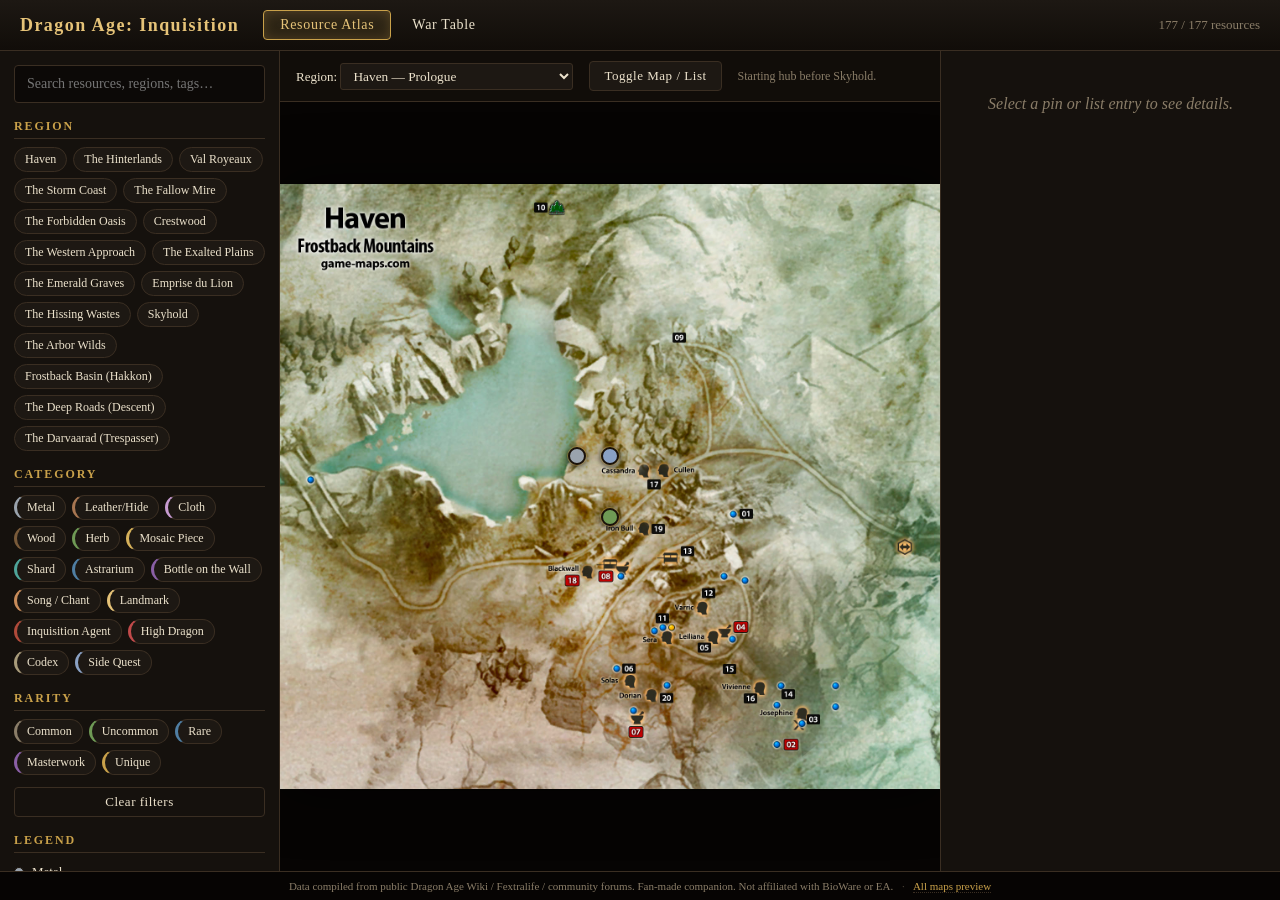
==== commit 866da933: "Theme polish + viewport meta + Forbidden Oasis / Fallow Mire pin tweaks - css/style.css: dark color-" ====
--- a/index.html
+++ b/index.html
@@ -2,7 +2,7 @@
 <html lang="en">
 <head>
 <meta charset="UTF-8" />
-<meta name="viewport" content="width=device-width,initial-scale=1" />
+<meta name="viewport" content="width=device-width,initial-scale=1,viewport-fit=cover,interactive-widget=resizes-content" />
 <title>DAI Atlas &amp; War Table</title>
 <meta name="description" content="Fan-made Dragon Age: Inquisition resource atlas and War Table mission planner. Browse regions, pins, rarities, and advisor outcomes." />
 <meta property="og:title" content="DAI Atlas &amp; War Table" />
@@ -42,7 +42,7 @@
 <main class="layout route" id="route-atlas">
   <aside class="sidebar" aria-label="Atlas filters">
     <section class="search-block">
-      <input id="search" type="search" placeholder="Search resource, region, codex…" autocomplete="off" aria-label="Search resources" />
+      <input id="search" type="search" placeholder="Search resources, regions, tags…" autocomplete="off" aria-label="Search resources" />
     </section>
 
     <section class="filters">
@@ -95,7 +95,7 @@
 <section class="layout wt-layout route hidden" id="route-wartable" aria-label="War Table">
   <aside class="sidebar" aria-label="War table filters">
     <section class="search-block">
-      <input id="wtSearch" type="search" placeholder="Search mission, reward, advisor…" autocomplete="off" aria-label="Search missions" />
+      <input id="wtSearch" type="search" placeholder="Search missions, rewards, advisors…" autocomplete="off" aria-label="Search missions" />
     </section>
 
     <section class="filters">
@@ -117,9 +117,9 @@
     <section class="legend">
       <h3>Advisors</h3>
       <ul class="legend-list">
-        <li><span class="dot" style="background:#b04a3a" aria-hidden="true"></span> Cullen — military force</li>
-        <li><span class="dot" style="background:#c9a14a" aria-hidden="true"></span> Josephine — diplomacy</li>
-        <li><span class="dot" style="background:#4f7ea3" aria-hidden="true"></span> Leliana — secrets</li>
+        <li><span class="dot advisor-cullen"    aria-hidden="true"></span> Cullen — military force</li>
+        <li><span class="dot advisor-josephine" aria-hidden="true"></span> Josephine — diplomacy</li>
+        <li><span class="dot advisor-leliana"   aria-hidden="true"></span> Leliana — secrets</li>
       </ul>
     </section>
   </aside>
--- a/css/style.css
+++ b/css/style.css
@@ -21,15 +21,56 @@
   --focus:  0 0 0 2px var(--gold-2), 0 0 0 4px rgba(201,161,74,0.35);
   --bar-bg: linear-gradient(180deg, var(--bg-3), var(--bg-deep));
   --font-serif: "Iowan Old Style", "Palatino Linotype", Georgia, serif;
+  /* Tells the browser this is a dark UI so native form widgets, native
+     scrollbars (Windows, macOS), and the address bar match the theme. */
+  color-scheme: dark;
 }
 
 * { box-sizing: border-box; }
 html, body { margin: 0; padding: 0; height: 100%; }
+html {
+  /* Block Chrome Android's pull-to-refresh: it would otherwise fire any
+     time the user pulls down at the top of the page or a panel. */
+  overscroll-behavior: none;
+}
 body {
   background: radial-gradient(ellipse at top, var(--line-soft), var(--bg-darker) 70%);
   color: var(--ink);
   font-family: var(--font-serif);
-  display: flex; flex-direction: column; min-height: 100vh;
+  display: flex; flex-direction: column;
+  min-height: 100vh;   /* fallback */
+  min-height: 100dvh;  /* respects iOS Safari's dynamic toolbar */
+  /* Tap flash uses the brand gold instead of the default grey-blue. */
+  -webkit-tap-highlight-color: rgba(201,161,74,0.25);
+}
+
+/* Selected-text colour for dark theme — default blue on near-black is
+   harsh and the contrast is poor. */
+::selection { background: rgba(201,161,74,0.4); color: var(--ink); }
+
+/* Cross-browser scrollbar styling. Firefox uses standard properties;
+   Chromium/Safari use the -webkit- pseudos. Both are intentionally thin
+   and gold-tinted to match the theme without dominating panels. */
+* {
+  scrollbar-width: thin;
+  scrollbar-color: var(--line) transparent;
+}
+::-webkit-scrollbar         { width: 8px; height: 8px; }
+::-webkit-scrollbar-thumb   { background: var(--line); border-radius: 4px; }
+::-webkit-scrollbar-thumb:hover { background: var(--gold); }
+::-webkit-scrollbar-track   { background: transparent; }
+
+/* Chrome/Edge autofill paints inputs with a yellow-cream background that
+   doesn't fit a dark theme. The 0-px-thick inset shadow is the standard
+   override. The text colour also has to be set via -webkit-text-fill-color
+   because autofill overrides `color`. */
+input:-webkit-autofill,
+input:-webkit-autofill:focus,
+input:-webkit-autofill:hover {
+  -webkit-text-fill-color: var(--ink);
+  -webkit-box-shadow: 0 0 0 1000px var(--bg-input) inset;
+  caret-color: var(--ink);
+  transition: background-color 9999s ease-in-out 0s; /* defeat any later override */
 }
 
 /* Single global focus ring used by every interactive element via
@@ -233,9 +274,22 @@
 .map-svg-host {
   position: relative;
   aspect-ratio: var(--map-aspect-w, 5) / var(--map-aspect-h, 3);
-  width: min(100cqw, calc(100cqh * var(--map-aspect-w, 5) / var(--map-aspect-h, 3)));
+  /* Pre-container-query fallback: width follows the stage, height is
+     derived from aspect-ratio. May overflow vertically on very-tall
+     stages but never zero-collapses. */
+  width: 100%;
+  max-width: 100%;
+  max-height: 100%;
   height: auto;
   display: block;
+}
+/* Browsers with container query units use the precise fit. */
+@supports (width: 100cqw) {
+  .map-svg-host {
+    width: min(100cqw, calc(100cqh * var(--map-aspect-w, 5) / var(--map-aspect-h, 3)));
+    max-width: none;
+    max-height: none;
+  }
 }
 .map-svg-host > svg,
 .dai-map-fallback > svg {
@@ -558,3 +612,112 @@
     scroll-behavior: auto !important;
   }
 }
+
+/* ============================================================
+   PHONE / TOUCH COMPATIBILITY
+   ============================================================ */
+
+/* Pull-to-refresh and rubber-band scrolling stay inside the panel the
+   user is touching — they don't leak out and scroll the document. */
+.sidebar, .detail, .list-view, .wt-list { overscroll-behavior: contain; }
+
+/* Skip the ~300 ms double-tap-to-zoom delay so pin taps feel instant.
+   `manipulation` allows pan + pinch but not double-tap zoom. */
+.map-stage { touch-action: manipulation; }
+
+/* Long mission names and resource titles wrap on narrow panels instead
+   of overflowing horizontally. */
+.detail-card h2,
+.wt-card h3 {
+  overflow-wrap: anywhere;
+  word-break: break-word;
+}
+
+/* Topbar at narrow phones (≤700 px wide): title gets its own row so the
+   nav and drawer toggles don't fight for space. */
+@media (max-width: 700px) {
+  .topbar { padding: 8px 12px; gap: 8px 12px; }
+  .topbar h1 { font-size: 14px; flex-basis: 100%; }
+  .topnav { gap: 2px; }
+  .navlink { padding: 5px 10px; font-size: 13px; letter-spacing: 0.04em; }
+  .topbar-right { flex-wrap: wrap; gap: 8px; }
+  .counts { width: 100%; text-align: right; }
+}
+
+/* iPhone notch / Android camera cutouts: keep edge-pinned content out of
+   the safe-area exclusion zone. */
+.topbar { padding-top:    max(10px, env(safe-area-inset-top)); }
+.footer { padding-bottom: max(8px,  env(safe-area-inset-bottom)); }
+@media (max-width: 1100px) {
+  .detail {
+    /* Drawer hugs the right edge — pad for the notch and the home
+       indicator at the bottom so the close button / scrollbar isn't
+       hidden under hardware UI. */
+    padding-right:  max(14px, env(safe-area-inset-right));
+    padding-bottom: max(30px, env(safe-area-inset-bottom));
+  }
+}
+@media (max-width: 700px) {
+  .sidebar {
+    padding-left:   max(14px, env(safe-area-inset-left));
+    padding-bottom: max(30px, env(safe-area-inset-bottom));
+  }
+}
+
+/* Landscape phones (most are < 500 px tall). The topbar should shrink
+   so the map gets the most pixels possible. */
+@media (max-height: 500px) and (orientation: landscape) {
+  .topbar { padding: 4px 12px; gap: 8px; }
+  .topbar h1 { font-size: 13px; flex-basis: auto; }
+  .navlink   { padding: 3px 8px; font-size: 12px; }
+  .footer    { padding: 4px 12px; font-size: 10px; }
+}
+
+/* Windows high-contrast (forced-colors) mode: the gold focus ring uses
+   custom RGB values that the OS overrides to its own palette. Make sure
+   the focus indicator stays visible by mapping to a system colour. */
+@media (forced-colors: active) {
+  :focus-visible        { outline-color: Highlight; }
+  .pill.active,
+  .pill[aria-pressed="true"],
+  .navlink.active,
+  .navlink[aria-current="page"] { outline: 2px solid Highlight; }
+}
+
+/* Touch-only refinements: bigger tap targets and no input auto-zoom. */
+@media (pointer: coarse) {
+  /* iOS Safari zooms when an input's font-size is below 16 px — that
+     yanks the layout when the user taps the search box. */
+  #search,
+  #wtSearch { font-size: 16px; }
+
+  /* Pin keeps its 18 px visual but gets a 34 px tap region via a
+     transparent overlay so a thumb hits it reliably. */
+  .pin::before {
+    content: "";
+    position: absolute;
+    inset: -8px;
+  }
+
+  /* Roomier list rows, pills, and buttons. */
+  .resource-row { padding: 12px 10px; }
+  .pill         { padding: 6px 12px; font-size: 13px; }
+  .btn          { padding: 8px 14px; }
+}
+
+/* On no-hover devices `:hover` styles "stick" after a tap and make the
+   UI look stuck. Cancel them. Keep this list in sync with the :hover
+   rules above the touch block. */
+@media (hover: none) {
+  .pin:hover          { transform: none; z-index: auto; }
+  .wt-card:hover      { border-color: var(--line); }
+  .resource-row:hover { background: transparent; }
+  .pill:hover         { border-color: var(--line); }
+  .btn:hover          { border-color: var(--line); color: var(--ink); }
+  .navlink:hover {
+    color: var(--ink);
+    border-color: transparent;
+    background: transparent;
+  }
+  .footer-link:hover  { color: var(--gold); border-color: var(--line); }
+}
